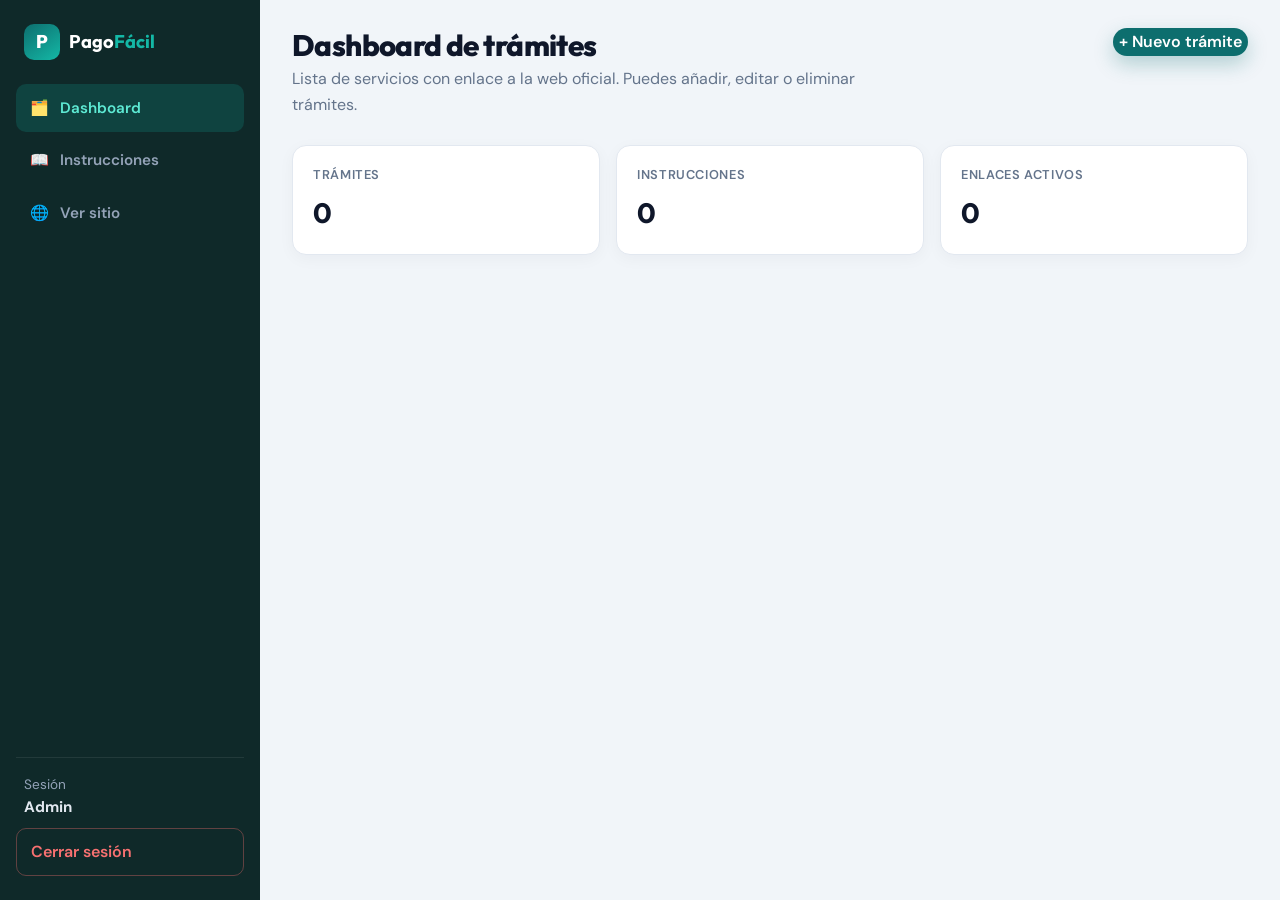
==== admin.html @ 64f2774b "initial commit" ====
<!DOCTYPE html>
<html lang="es">
<head>
  <meta charset="UTF-8" />
  <meta name="viewport" content="width=device-width, initial-scale=1.0" />
  <title>Dashboard · Trámites | PagoFácil Admin</title>
  <link rel="preconnect" href="https://fonts.googleapis.com" />
  <link rel="preconnect" href="https://fonts.gstatic.com" crossorigin />
  <link href="https://fonts.googleapis.com/css2?family=DM+Sans:opsz,wght@9..40,400;9..40,500;9..40,600;9..40,700&family=Outfit:wght@600;700;800&display=swap" rel="stylesheet" />
  <link rel="stylesheet" href="styles.css" />
  <link rel="stylesheet" href="admin.css" />
</head>
<body class="admin-body">
  <div class="sidebar-backdrop" id="sidebarBackdrop" hidden></div>

  <div class="admin-shell">
    <aside class="admin-sidebar" id="adminSidebar">
      <a href="admin.html" class="logo">
        <span class="logo__mark">P</span>
        <span class="logo__text">Pago<span>Fácil</span></span>
      </a>
      <nav class="admin-nav" aria-label="Admin">
        <a href="admin.html" class="is-active">
          <span aria-hidden="true">🗂️</span> Dashboard
        </a>
        <a href="instrucciones.html">
          <span aria-hidden="true">📖</span> Instrucciones
        </a>
        <a href="index.html" target="_blank" rel="noopener">
          <span aria-hidden="true">🌐</span> Ver sitio
        </a>
      </nav>
      <div class="admin-sidebar__footer">
        <div class="admin-user">
          Sesión
          <strong id="adminUserName">Admin</strong>
        </div>
        <button type="button" class="btn--sidebar" id="btnLogout">Cerrar sesión</button>
      </div>
    </aside>

    <main class="admin-main">
      <div class="admin-topbar">
        <div>
          <button type="button" class="admin-menu-btn" id="btnMenu" aria-label="Abrir menú">☰ Menú</button>
          <h1>Dashboard de trámites</h1>
          <p>Lista de servicios con enlace a la web oficial. Puedes añadir, editar o eliminar trámites.</p>
        </div>
        <div class="admin-topbar__actions">
          <button type="button" class="btn btn--primary" id="btnNuevoTramite">+ Nuevo trámite</button>
        </div>
      </div>

      <div class="admin-stats">
        <div class="stat-card">
          <span>Trámites</span>
          <strong id="statTramites">0</strong>
        </div>
        <div class="stat-card">
          <span>Instrucciones</span>
          <strong id="statInstrucciones">0</strong>
        </div>
        <div class="stat-card">
          <span>Enlaces activos</span>
          <strong id="statEnlaces">0</strong>
        </div>
      </div>

      <div id="tramitesGrid" class="tramites-grid" aria-live="polite"></div>
    </main>
  </div>

  <!-- Modal trámite -->
  <div class="modal-overlay" id="modalTramite" role="dialog" aria-modal="true" aria-labelledby="modalTramiteTitle">
    <div class="modal">
      <div class="modal__header">
        <h2 id="modalTramiteTitle">Nuevo trámite</h2>
        <button type="button" class="modal-close" data-close-modal aria-label="Cerrar">&times;</button>
      </div>
      <form id="formTramite" class="form" novalidate>
        <input type="hidden" id="tramiteId" name="id" />
        <div class="form__group">
          <label for="tramiteNombre">Nombre del servicio *</label>
          <input type="text" id="tramiteNombre" name="nombre" required placeholder="Ej. Electricidad ICE" maxlength="120" />
        </div>
        <div class="form__group">
          <label for="tramiteIcono">Icono (emoji)</label>
          <input type="text" id="tramiteIcono" name="icono" placeholder="⚡" maxlength="4" />
        </div>
        <div class="form__group">
          <label for="tramiteDescripcion">Descripción breve</label>
          <textarea id="tramiteDescripcion" name="descripcion" rows="2" placeholder="Qué se puede hacer con este trámite" maxlength="300"></textarea>
        </div>
        <div class="form__group">
          <label for="tramiteEnlace">Enlace a la web oficial *</label>
          <input type="url" id="tramiteEnlace" name="enlace" required placeholder="https://ejemplo.go.cr/" />
        </div>
        <div class="modal__actions">
          <button type="button" class="btn--secondary" data-close-modal>Cancelar</button>
          <button type="submit" class="btn btn--primary">Guardar</button>
        </div>
      </form>
    </div>
  </div>

  <div class="toast" id="toast" role="status"></div>

  <script src="js/auth.js"></script>
  <script src="js/storage.js"></script>
  <script src="js/admin-ui.js"></script>
  <script src="js/admin-dashboard.js"></script>
</body>
</html>
---- styles.css ----
/* ===== Base ===== */
:root {
  --bg: #f6f8fb;
  --surface: #ffffff;
  --ink: #0f172a;
  --muted: #64748b;
  --line: #e2e8f0;
  --primary: #0d6e6e;
  --primary-dark: #0a5555;
  --primary-soft: #e6f5f5;
  --accent: #f59e0b;
  --ok: #059669;
  --warn: #d97706;
  --info: #2563eb;
  --shadow: 0 10px 40px rgba(15, 23, 42, 0.08);
  --shadow-lg: 0 24px 60px rgba(15, 23, 42, 0.12);
  --radius: 16px;
  --radius-sm: 10px;
  --header-h: 72px;
  --font: "DM Sans", system-ui, sans-serif;
  --display: "Outfit", "DM Sans", system-ui, sans-serif;
  --max: 1120px;
}

*,
*::before,
*::after {
  box-sizing: border-box;
}

html {
  scroll-behavior: smooth;
  scroll-padding-top: calc(var(--header-h) + 12px);
}

body {
  margin: 0;
  font-family: var(--font);
  color: var(--ink);
  background: var(--bg);
  line-height: 1.6;
  -webkit-font-smoothing: antialiased;
}

img {
  max-width: 100%;
  display: block;
}

a {
  color: inherit;
  text-decoration: none;
}

button,
input,
select,
textarea {
  font: inherit;
}

h1, h2, h3 {
  font-family: var(--display);
  line-height: 1.15;
  margin: 0 0 0.75rem;
  letter-spacing: -0.02em;
}

h1 { font-size: clamp(2.1rem, 4.5vw, 3.4rem); font-weight: 800; }
h2 { font-size: clamp(1.7rem, 3vw, 2.35rem); font-weight: 700; }
h3 { font-size: 1.2rem; font-weight: 650; }

p { margin: 0 0 1rem; color: var(--muted); }

.container {
  width: min(100% - 2rem, var(--max));
  margin-inline: auto;
}

.eyebrow {
  display: inline-block;
  font-size: 0.8rem;
  font-weight: 700;
  letter-spacing: 0.08em;
  text-transform: uppercase;
  color: var(--primary);
  margin: 0 0 0.75rem;
}

/* ===== Buttons ===== */
.btn {
  display: inline-flex;
  align-items: center;
  justify-content: center;
  gap: 0.5rem;
  border: none;
  border-radius: 999px;
  font-weight: 600;
  cursor: pointer;
  transition: transform 0.15s ease, background 0.2s ease, box-shadow 0.2s ease, color 0.2s ease;
  text-align: center;
}

.btn:hover { transform: translateY(-1px); }
.btn:active { transform: translateY(0); }

.btn--sm { padding: 0.55rem 1.1rem; font-size: 0.9rem; }
.btn--lg { padding: 0.9rem 1.45rem; font-size: 1rem; }
.btn--full { width: 100%; padding: 0.95rem 1.2rem; }

.btn--primary {
  background: var(--primary);
  color: #fff;
  box-shadow: 0 8px 20px rgba(13, 110, 110, 0.28);
}
.btn--primary:hover { background: var(--primary-dark); }

.btn--ghost {
  background: transparent;
  color: var(--ink);
  border: 1.5px solid var(--line);
}
.btn--ghost:hover { border-color: var(--primary); color: var(--primary); }

.btn--light {
  background: #fff;
  color: var(--primary-dark);
}
.btn--light:hover { background: #f0fdfa; }

.btn--outline-light {
  background: transparent;
  color: #fff;
  border: 1.5px solid rgba(255, 255, 255, 0.55);
}
.btn--outline-light:hover { background: rgba(255, 255, 255, 0.1); }

/* ===== Header ===== */
.header {
  position: sticky;
  top: 0;
  z-index: 100;
  height: var(--header-h);
  background: rgba(246, 248, 251, 0.85);
  backdrop-filter: blur(12px);
  border-bottom: 1px solid transparent;
  transition: border-color 0.2s ease, background 0.2s ease, box-shadow 0.2s ease;
}

.header.is-scrolled {
  background: rgba(255, 255, 255, 0.92);
  border-bottom-color: var(--line);
  box-shadow: 0 4px 20px rgba(15, 23, 42, 0.04);
}

.header__inner {
  height: 100%;
  display: flex;
  align-items: center;
  justify-content: space-between;
  gap: 1rem;
}

.logo {
  display: inline-flex;
  align-items: center;
  gap: 0.55rem;
  font-family: var(--display);
  font-weight: 700;
  font-size: 1.15rem;
}

.logo__mark {
  width: 36px;
  height: 36px;
  border-radius: 10px;
  display: grid;
  place-items: center;
  background: linear-gradient(145deg, var(--primary), #14b8a6);
  color: #fff;
  font-weight: 800;
}

.logo__text span { color: var(--primary); }

.nav {
  display: flex;
  align-items: center;
  gap: 0.25rem;
}

.nav__link {
  padding: 0.5rem 0.85rem;
  border-radius: 8px;
  color: var(--muted);
  font-weight: 500;
  font-size: 0.95rem;
  transition: color 0.15s ease, background 0.15s ease;
}

.nav__link:hover {
  color: var(--primary);
  background: var(--primary-soft);
}

.header__actions {
  display: flex;
  align-items: center;
  gap: 0.75rem;
}

.menu-toggle {
  display: none;
  flex-direction: column;
  gap: 5px;
  background: none;
  border: none;
  padding: 0.4rem;
  cursor: pointer;
}

.menu-toggle span {
  display: block;
  width: 22px;
  height: 2px;
  background: var(--ink);
  border-radius: 2px;
  transition: transform 0.2s ease, opacity 0.2s ease;
}

/* ===== Hero ===== */
.hero {
  position: relative;
  padding: 3.5rem 0 4.5rem;
  overflow: hidden;
}

.hero__bg {
  position: absolute;
  inset: 0;
  background:
    radial-gradient(ellipse 70% 60% at 85% 20%, rgba(20, 184, 166, 0.16), transparent 55%),
    radial-gradient(ellipse 50% 50% at 10% 80%, rgba(245, 158, 11, 0.1), transparent 50%),
    linear-gradient(180deg, #eef6f6 0%, var(--bg) 100%);
  pointer-events: none;
}

.hero__grid {
  position: relative;
  display: grid;
  grid-template-columns: 1.15fr 0.85fr;
  gap: 3rem;
  align-items: center;
}

.hero h1 em {
  font-style: normal;
  color: var(--primary);
}

.hero__lead {
  font-size: 1.1rem;
  max-width: 34rem;
  margin-bottom: 1.75rem;
}

.hero__cta {
  display: flex;
  flex-wrap: wrap;
  gap: 0.75rem;
  margin-bottom: 2.25rem;
}

.hero__stats {
  list-style: none;
  display: flex;
  flex-wrap: wrap;
  gap: 1.75rem;
  padding: 0;
  margin: 0;
}

.hero__stats li {
  display: flex;
  flex-direction: column;
}

.hero__stats strong {
  font-family: var(--display);
  font-size: 1.45rem;
  font-weight: 700;
  color: var(--ink);
}

.hero__stats span {
  font-size: 0.85rem;
  color: var(--muted);
}

/* Preview card */
.preview-card {
  background: var(--surface);
  border-radius: 20px;
  box-shadow: var(--shadow-lg);
  border: 1px solid rgba(226, 232, 240, 0.9);
  overflow: hidden;
  transform: rotate(1.5deg);
}

.preview-card__header {
  display: flex;
  align-items: center;
  gap: 0.4rem;
  padding: 0.9rem 1.1rem;
  background: #f8fafc;
  border-bottom: 1px solid var(--line);
}

.dot {
  width: 9px;
  height: 9px;
  border-radius: 50%;
  background: #cbd5e1;
}
.dot:nth-child(1) { background: #f87171; }
.dot:nth-child(2) { background: #fbbf24; }
.dot:nth-child(3) { background: #34d399; }

.preview-card__title {
  margin-left: auto;
  font-size: 0.8rem;
  color: var(--muted);
  font-weight: 600;
}

.preview-card__body {
  padding: 1rem;
  display: flex;
  flex-direction: column;
  gap: 0.75rem;
}

.preview-item {
  display: grid;
  grid-template-columns: auto 1fr auto;
  gap: 0.85rem;
  align-items: center;
  padding: 0.9rem 1rem;
  border-radius: 14px;
  background: #f8fafc;
  border: 1px solid var(--line);
}

.preview-item__icon {
  width: 42px;
  height: 42px;
  border-radius: 12px;
  display: grid;
  place-items: center;
  font-size: 1.15rem;
}

.preview-item__icon--blue { background: #dbeafe; }
.preview-item__icon--teal { background: #ccfbf1; }
.preview-item__icon--violet { background: #ede9fe; }

.preview-item__label {
  margin: 0;
  font-size: 0.8rem;
  color: var(--muted);
}

.preview-item__value {
  margin: 0;
  font-weight: 700;
  color: var(--ink);
  font-size: 0.98rem;
}

.badge {
  font-size: 0.72rem;
  font-weight: 700;
  padding: 0.3rem 0.55rem;
  border-radius: 999px;
  white-space: nowrap;
}

.badge--ok { background: #d1fae5; color: var(--ok); }
.badge--warn { background: #fef3c7; color: var(--warn); }
.badge--info { background: #dbeafe; color: var(--info); }

/* ===== Sections ===== */
.section {
  padding: 4.5rem 0;
}

.section--muted {
  background: #eef4f4;
}

.section__header {
  text-align: center;
  max-width: 36rem;
  margin: 0 auto 2.75rem;
}

.section__sub {
  margin: 0;
}

/* Cards */
.cards {
  display: grid;
  grid-template-columns: repeat(3, 1fr);
  gap: 1.25rem;
}

.card {
  background: var(--surface);
  border: 1px solid var(--line);
  border-radius: var(--radius);
  padding: 1.6rem;
  box-shadow: var(--shadow);
  transition: transform 0.2s ease, box-shadow 0.2s ease;
}

.card:hover {
  transform: translateY(-4px);
  box-shadow: var(--shadow-lg);
}

.card--featured {
  background: linear-gradient(165deg, #0d6e6e 0%, #0f766e 55%, #115e59 100%);
  border-color: transparent;
  color: #fff;
}

.card--featured p,
.card--featured .card__link {
  color: rgba(255, 255, 255, 0.88);
}

.card--featured h3 { color: #fff; }

.card__icon {
  width: 52px;
  height: 52px;
  border-radius: 14px;
  display: grid;
  place-items: center;
  background: var(--primary-soft);
  color: var(--primary);
  margin-bottom: 1.1rem;
}

.card--featured .card__icon {
  background: rgba(255, 255, 255, 0.15);
  color: #fff;
}

.card p {
  font-size: 0.98rem;
  margin-bottom: 1.25rem;
}

.card__link {
  font-weight: 700;
  color: var(--primary);
  font-size: 0.95rem;
}

.card__link:hover { text-decoration: underline; }

/* Steps */
.steps {
  list-style: none;
  margin: 0;
  padding: 0;
  display: grid;
  grid-template-columns: repeat(3, 1fr);
  gap: 1.5rem;
  counter-reset: none;
}

.step {
  background: var(--surface);
  border-radius: var(--radius);
  padding: 1.75rem 1.5rem;
  border: 1px solid var(--line);
  position: relative;
}

.step__num {
  font-family: var(--display);
  font-size: 2rem;
  font-weight: 800;
  color: var(--primary);
  opacity: 0.35;
  display: block;
  margin-bottom: 0.75rem;
  line-height: 1;
}

.step h3 { margin-bottom: 0.5rem; }
.step p { margin: 0; }

/* Split layouts */
.split {
  display: grid;
  grid-template-columns: 1fr 1fr;
  gap: 3rem;
  align-items: start;
}

.split--reverse .split__text { order: 2; }
.split--reverse .panel { order: 1; }

.checklist {
  list-style: none;
  padding: 0;
  margin: 1.5rem 0 0;
}

.checklist li {
  position: relative;
  padding: 0.45rem 0 0.45rem 1.85rem;
  color: var(--ink);
  font-weight: 500;
}

.checklist li::before {
  content: "✓";
  position: absolute;
  left: 0;
  top: 0.4rem;
  width: 1.35rem;
  height: 1.35rem;
  border-radius: 50%;
  background: var(--primary-soft);
  color: var(--primary);
  font-size: 0.75rem;
  font-weight: 800;
  display: grid;
  place-items: center;
}

/* Panel / forms */
.panel {
  background: var(--surface);
  border: 1px solid var(--line);
  border-radius: 20px;
  padding: 1.75rem;
  box-shadow: var(--shadow-lg);
}

.panel__title {
  margin-bottom: 1.25rem;
  font-size: 1.3rem;
}

.form {
  display: flex;
  flex-direction: column;
  gap: 0.95rem;
}

.form__group {
  display: flex;
  flex-direction: column;
  gap: 0.35rem;
}

.form__group label {
  font-size: 0.88rem;
  font-weight: 600;
  color: var(--ink);
}

.form__group input,
.form__group select,
.form__group textarea {
  width: 100%;
  padding: 0.75rem 0.9rem;
  border: 1.5px solid var(--line);
  border-radius: var(--radius-sm);
  background: #fafbfc;
  color: var(--ink);
  transition: border-color 0.15s ease, box-shadow 0.15s ease, background 0.15s ease;
}

.form__group input:focus,
.form__group select:focus,
.form__group textarea:focus {
  outline: none;
  border-color: var(--primary);
  background: #fff;
  box-shadow: 0 0 0 3px rgba(13, 110, 110, 0.15);
}

.form__group input.is-invalid,
.form__group select.is-invalid,
.form__group textarea.is-invalid {
  border-color: #dc2626;
  box-shadow: 0 0 0 3px rgba(220, 38, 38, 0.12);
}

.form__row {
  display: grid;
  grid-template-columns: 1fr 1fr;
  gap: 0.85rem;
}

.form__note {
  margin: 0;
  font-size: 0.8rem;
  color: var(--muted);
  text-align: center;
}

.alert {
  margin-top: 1rem;
  padding: 0.9rem 1rem;
  border-radius: var(--radius-sm);
  font-size: 0.95rem;
  font-weight: 500;
}

.alert--success {
  background: #d1fae5;
  color: #065f46;
  border: 1px solid #a7f3d0;
}

/* Benefits */
.benefits {
  display: grid;
  grid-template-columns: repeat(4, 1fr);
  gap: 1.25rem;
}

.benefit {
  background: var(--surface);
  border: 1px solid var(--line);
  border-radius: var(--radius);
  padding: 1.5rem 1.25rem;
  text-align: center;
}

.benefit__icon {
  font-size: 1.75rem;
  display: block;
  margin-bottom: 0.75rem;
}

.benefit h3 { margin-bottom: 0.4rem; }
.benefit p { margin: 0; font-size: 0.92rem; }

/* CTA banner */
.cta-banner {
  padding: 0 0 4.5rem;
}

.cta-banner__inner {
  background: linear-gradient(135deg, #0d6e6e 0%, #0f766e 40%, #134e4a 100%);
  border-radius: 24px;
  padding: 2.5rem 2.25rem;
  display: flex;
  align-items: center;
  justify-content: space-between;
  gap: 1.5rem;
  flex-wrap: wrap;
  color: #fff;
  box-shadow: var(--shadow-lg);
}

.cta-banner h2 {
  color: #fff;
  margin-bottom: 0.35rem;
}

.cta-banner p {
  color: rgba(255, 255, 255, 0.85);
  margin: 0;
}

.cta-banner__actions {
  display: flex;
  flex-wrap: wrap;
  gap: 0.75rem;
}

/* Contact */
.contact__grid {
  display: grid;
  grid-template-columns: repeat(3, 1fr);
  gap: 1rem;
}

.contact__card {
  background: var(--surface);
  border: 1px solid var(--line);
  border-radius: var(--radius);
  padding: 1.5rem;
  transition: border-color 0.15s ease, box-shadow 0.15s ease;
}

a.contact__card:hover {
  border-color: var(--primary);
  box-shadow: var(--shadow);
}

.contact__label {
  display: block;
  font-size: 0.8rem;
  font-weight: 600;
  text-transform: uppercase;
  letter-spacing: 0.06em;
  color: var(--muted);
  margin-bottom: 0.4rem;
}

.contact__card strong {
  font-size: 1.05rem;
  color: var(--ink);
}

/* Footer */
.footer {
  border-top: 1px solid var(--line);
  background: #fff;
  padding: 1.75rem 0;
}

.footer__inner {
  display: flex;
  align-items: center;
  justify-content: space-between;
  gap: 1rem;
  flex-wrap: wrap;
}

.footer__copy {
  margin: 0;
  font-size: 0.9rem;
}

.footer__links {
  display: flex;
  gap: 1rem;
  flex-wrap: wrap;
}

.footer__links a {
  color: var(--muted);
  font-size: 0.9rem;
  font-weight: 500;
}

.footer__links a:hover { color: var(--primary); }

/* ===== Responsive ===== */
@media (max-width: 960px) {
  .hero__grid,
  .split,
  .cards,
  .steps,
  .benefits,
  .contact__grid {
    grid-template-columns: 1fr;
  }

  .split--reverse .split__text,
  .split--reverse .panel {
    order: unset;
  }

  .hero__card {
    max-width: 420px;
    margin: 0 auto;
  }

  .preview-card { transform: none; }

  .benefits {
    grid-template-columns: 1fr 1fr;
  }

  .nav {
    position: fixed;
    inset: var(--header-h) 0 auto 0;
    background: #fff;
    border-bottom: 1px solid var(--line);
    flex-direction: column;
    align-items: stretch;
    padding: 0.75rem;
    gap: 0.15rem;
    transform: translateY(-120%);
    opacity: 0;
    pointer-events: none;
    transition: transform 0.25s ease, opacity 0.25s ease;
    box-shadow: var(--shadow);
  }

  .nav.is-open {
    transform: translateY(0);
    opacity: 1;
    pointer-events: auto;
  }

  .nav__link {
    padding: 0.85rem 1rem;
  }

  .menu-toggle { display: flex; }

  .header__actions .btn--sm { display: none; }
}

@media (max-width: 560px) {
  .form__row,
  .benefits {
    grid-template-columns: 1fr;
  }

  .hero {
    padding-top: 2rem;
  }

  .cta-banner__inner {
    padding: 1.75rem 1.25rem;
  }

  .footer__inner {
    flex-direction: column;
    text-align: center;
  }
}
---- admin.css ----
/* Estilos del panel de administración */
:root {
  --admin-sidebar: #0f2929;
  --admin-sidebar-hover: #163d3d;
  --admin-accent: #14b8a6;
}

body.admin-body {
  background: #f1f5f9;
  min-height: 100vh;
}

/* ---- Login ---- */
.login-page {
  min-height: 100vh;
  display: grid;
  place-items: center;
  padding: 1.5rem;
  background:
    radial-gradient(ellipse 60% 50% at 20% 20%, rgba(20, 184, 166, 0.15), transparent),
    radial-gradient(ellipse 50% 40% at 90% 80%, rgba(13, 110, 110, 0.12), transparent),
    #eef4f4;
}

.login-card {
  width: min(100%, 420px);
  background: #fff;
  border-radius: 20px;
  padding: 2rem 1.75rem;
  box-shadow: 0 24px 60px rgba(15, 23, 42, 0.12);
  border: 1px solid #e2e8f0;
}

.login-card .logo {
  margin-bottom: 1.25rem;
}

.login-card h1 {
  font-size: 1.55rem;
  margin-bottom: 0.35rem;
}

.login-card .lead {
  margin-bottom: 1.5rem;
  font-size: 0.95rem;
}

.login-error {
  background: #fef2f2;
  color: #b91c1c;
  border: 1px solid #fecaca;
  border-radius: 10px;
  padding: 0.75rem 0.9rem;
  font-size: 0.9rem;
  font-weight: 600;
  margin-bottom: 1rem;
}

.login-hint {
  margin-top: 1.25rem;
  font-size: 0.8rem;
  color: #94a3b8;
  text-align: center;
}

/* ---- Shell admin ---- */
.admin-shell {
  display: grid;
  grid-template-columns: 260px 1fr;
  min-height: 100vh;
}

.admin-sidebar {
  background: var(--admin-sidebar);
  color: #e2e8f0;
  padding: 1.5rem 1rem;
  display: flex;
  flex-direction: column;
  gap: 1.5rem;
  position: sticky;
  top: 0;
  height: 100vh;
}

.admin-sidebar .logo {
  color: #fff;
  padding: 0 0.5rem;
}

.admin-sidebar .logo__text span {
  color: var(--admin-accent);
}

.admin-nav {
  display: flex;
  flex-direction: column;
  gap: 0.25rem;
  flex: 1;
}

.admin-nav a {
  display: flex;
  align-items: center;
  gap: 0.65rem;
  padding: 0.75rem 0.9rem;
  border-radius: 10px;
  color: #94a3b8;
  font-weight: 600;
  font-size: 0.95rem;
  transition: background 0.15s ease, color 0.15s ease;
}

.admin-nav a:hover {
  background: var(--admin-sidebar-hover);
  color: #fff;
}

.admin-nav a.is-active {
  background: rgba(20, 184, 166, 0.18);
  color: #5eead4;
}

.admin-sidebar__footer {
  border-top: 1px solid rgba(255, 255, 255, 0.08);
  padding-top: 1rem;
  display: flex;
  flex-direction: column;
  gap: 0.5rem;
}

.admin-user {
  font-size: 0.85rem;
  color: #94a3b8;
  padding: 0 0.5rem;
}

.admin-user strong {
  color: #e2e8f0;
  display: block;
  font-size: 0.95rem;
}

.btn--sidebar {
  background: transparent;
  color: #f87171;
  border: 1px solid rgba(248, 113, 113, 0.35);
  border-radius: 10px;
  padding: 0.65rem 0.9rem;
  font-weight: 600;
  cursor: pointer;
  text-align: left;
}

.btn--sidebar:hover {
  background: rgba(248, 113, 113, 0.12);
}

.admin-main {
  padding: 1.75rem 2rem 3rem;
  min-width: 0;
}

.admin-topbar {
  display: flex;
  flex-wrap: wrap;
  align-items: flex-start;
  justify-content: space-between;
  gap: 1rem;
  margin-bottom: 1.75rem;
}

.admin-topbar h1 {
  font-size: clamp(1.45rem, 2.5vw, 1.85rem);
  margin-bottom: 0.25rem;
}

.admin-topbar p {
  margin: 0;
  max-width: 36rem;
}

.admin-topbar__actions {
  display: flex;
  flex-wrap: wrap;
  gap: 0.6rem;
}

/* Mobile menu admin */
.admin-menu-btn {
  display: none;
  background: #fff;
  border: 1.5px solid #e2e8f0;
  border-radius: 10px;
  padding: 0.55rem 0.75rem;
  cursor: pointer;
  font-weight: 700;
  color: #0f172a;
}

/* ---- Stats ---- */
.admin-stats {
  display: grid;
  grid-template-columns: repeat(3, 1fr);
  gap: 1rem;
  margin-bottom: 1.75rem;
}

.stat-card {
  background: #fff;
  border: 1px solid #e2e8f0;
  border-radius: 14px;
  padding: 1.15rem 1.25rem;
  box-shadow: 0 4px 16px rgba(15, 23, 42, 0.04);
}

.stat-card span {
  display: block;
  font-size: 0.8rem;
  font-weight: 600;
  text-transform: uppercase;
  letter-spacing: 0.05em;
  color: #64748b;
  margin-bottom: 0.35rem;
}

.stat-card strong {
  font-family: var(--display);
  font-size: 1.75rem;
  color: #0f172a;
}

/* ---- Trámite cards grid ---- */
.tramites-grid {
  display: grid;
  grid-template-columns: repeat(auto-fill, minmax(280px, 1fr));
  gap: 1.15rem;
}

.tramite-card {
  background: #fff;
  border: 1px solid #e2e8f0;
  border-radius: 16px;
  padding: 1.35rem;
  display: flex;
  flex-direction: column;
  gap: 0.85rem;
  box-shadow: 0 8px 24px rgba(15, 23, 42, 0.05);
  transition: transform 0.15s ease, box-shadow 0.15s ease;
}

.tramite-card:hover {
  transform: translateY(-2px);
  box-shadow: 0 16px 36px rgba(15, 23, 42, 0.08);
}

.tramite-card__head {
  display: flex;
  align-items: flex-start;
  gap: 0.85rem;
}

.tramite-card__icon {
  width: 48px;
  height: 48px;
  border-radius: 12px;
  background: #e6f5f5;
  display: grid;
  place-items: center;
  font-size: 1.35rem;
  flex-shrink: 0;
}

.tramite-card h3 {
  margin: 0 0 0.25rem;
  font-size: 1.1rem;
}

.tramite-card__desc {
  margin: 0;
  font-size: 0.9rem;
  color: #64748b;
  flex: 1;
}

.tramite-card__link {
  display: inline-flex;
  align-items: center;
  gap: 0.35rem;
  font-size: 0.88rem;
  font-weight: 600;
  color: var(--primary);
  word-break: break-all;
}

.tramite-card__link:hover {
  text-decoration: underline;
}

.tramite-card__actions {
  display: flex;
  flex-wrap: wrap;
  gap: 0.5rem;
  padding-top: 0.5rem;
  border-top: 1px solid #f1f5f9;
}

/* ---- Instrucciones list ---- */
.instrucciones-list {
  display: flex;
  flex-direction: column;
  gap: 1rem;
}

.instruccion-card {
  background: #fff;
  border: 1px solid #e2e8f0;
  border-radius: 16px;
  padding: 1.35rem 1.5rem;
  box-shadow: 0 8px 24px rgba(15, 23, 42, 0.05);
}

.instruccion-card__head {
  display: flex;
  flex-wrap: wrap;
  align-items: flex-start;
  justify-content: space-between;
  gap: 0.75rem;
  margin-bottom: 0.75rem;
}

.instruccion-card h3 {
  margin: 0 0 0.35rem;
  font-size: 1.15rem;
}

.instruccion-meta {
  display: flex;
  flex-wrap: wrap;
  gap: 0.5rem;
  align-items: center;
  font-size: 0.82rem;
  color: #64748b;
}

.tag {
  display: inline-flex;
  align-items: center;
  gap: 0.3rem;
  background: #e6f5f5;
  color: #0d6e6e;
  font-weight: 700;
  font-size: 0.75rem;
  padding: 0.25rem 0.6rem;
  border-radius: 999px;
}

.instruccion-body {
  white-space: pre-wrap;
  color: #334155;
  font-size: 0.95rem;
  line-height: 1.65;
  margin: 0;
  background: #f8fafc;
  border-radius: 12px;
  padding: 1rem 1.1rem;
  border: 1px solid #e2e8f0;
}

.instruccion-card__actions {
  display: flex;
  flex-wrap: wrap;
  gap: 0.5rem;
  margin-top: 1rem;
}

/* ---- Buttons admin ---- */
.btn--secondary {
  background: #fff;
  color: #0f172a;
  border: 1.5px solid #e2e8f0;
  border-radius: 999px;
  padding: 0.55rem 1rem;
  font-weight: 600;
  cursor: pointer;
  font-size: 0.9rem;
}

.btn--secondary:hover {
  border-color: #0d6e6e;
  color: #0d6e6e;
}

.btn--danger {
  background: #fff;
  color: #dc2626;
  border: 1.5px solid #fecaca;
  border-radius: 999px;
  padding: 0.55rem 1rem;
  font-weight: 600;
  cursor: pointer;
  font-size: 0.9rem;
}

.btn--danger:hover {
  background: #fef2f2;
}

.btn--sm-admin {
  padding: 0.45rem 0.85rem;
  font-size: 0.85rem;
  border-radius: 999px;
}

.empty-state {
  text-align: center;
  padding: 3rem 1.5rem;
  background: #fff;
  border: 1px dashed #cbd5e1;
  border-radius: 16px;
  color: #64748b;
}

.empty-state strong {
  display: block;
  color: #0f172a;
  font-size: 1.1rem;
  margin-bottom: 0.35rem;
}

/* ---- Modal ---- */
.modal-overlay {
  position: fixed;
  inset: 0;
  background: rgba(15, 23, 42, 0.5);
  backdrop-filter: blur(4px);
  display: grid;
  place-items: center;
  padding: 1rem;
  z-index: 200;
  opacity: 0;
  pointer-events: none;
  transition: opacity 0.2s ease;
}

.modal-overlay.is-open {
  opacity: 1;
  pointer-events: auto;
}

.modal {
  width: min(100%, 520px);
  max-height: min(90vh, 720px);
  overflow: auto;
  background: #fff;
  border-radius: 18px;
  padding: 1.5rem;
  box-shadow: 0 24px 60px rgba(15, 23, 42, 0.25);
  transform: translateY(12px);
  transition: transform 0.2s ease;
}

.modal-overlay.is-open .modal {
  transform: translateY(0);
}

.modal__header {
  display: flex;
  align-items: center;
  justify-content: space-between;
  gap: 1rem;
  margin-bottom: 1.25rem;
}

.modal__header h2 {
  font-size: 1.25rem;
  margin: 0;
}

.modal-close {
  width: 36px;
  height: 36px;
  border: none;
  border-radius: 10px;
  background: #f1f5f9;
  color: #64748b;
  font-size: 1.25rem;
  cursor: pointer;
  line-height: 1;
}

.modal-close:hover {
  background: #e2e8f0;
  color: #0f172a;
}

.modal .form__group {
  margin-bottom: 0.15rem;
}

.modal__actions {
  display: flex;
  justify-content: flex-end;
  gap: 0.6rem;
  margin-top: 0.5rem;
  padding-top: 0.5rem;
}

/* Toast */
.toast {
  position: fixed;
  bottom: 1.5rem;
  right: 1.5rem;
  background: #0f172a;
  color: #fff;
  padding: 0.85rem 1.15rem;
  border-radius: 12px;
  font-weight: 600;
  font-size: 0.9rem;
  box-shadow: 0 12px 32px rgba(15, 23, 42, 0.25);
  z-index: 300;
  opacity: 0;
  transform: translateY(10px);
  transition: opacity 0.2s ease, transform 0.2s ease;
  pointer-events: none;
  max-width: min(90vw, 360px);
}

.toast.is-visible {
  opacity: 1;
  transform: translateY(0);
}

.toast--ok {
  background: #065f46;
}

.toast--err {
  background: #991b1b;
}

/* Responsive admin */
@media (max-width: 900px) {
  .admin-shell {
    grid-template-columns: 1fr;
  }

  .admin-sidebar {
    position: fixed;
    inset: 0 auto 0 0;
    width: min(280px, 86vw);
    z-index: 150;
    transform: translateX(-105%);
    transition: transform 0.25s ease;
    box-shadow: 8px 0 32px rgba(0, 0, 0, 0.2);
  }

  .admin-sidebar.is-open {
    transform: translateX(0);
  }

  .admin-menu-btn {
    display: inline-flex;
    align-items: center;
    gap: 0.4rem;
  }

  .admin-main {
    padding: 1.25rem 1rem 2.5rem;
  }

  .admin-stats {
    grid-template-columns: 1fr;
  }

  .sidebar-backdrop {
    position: fixed;
    inset: 0;
    background: rgba(15, 23, 42, 0.4);
    z-index: 140;
    opacity: 0;
    pointer-events: none;
    transition: opacity 0.2s ease;
  }

  .sidebar-backdrop.is-open {
    opacity: 1;
    pointer-events: auto;
  }
}
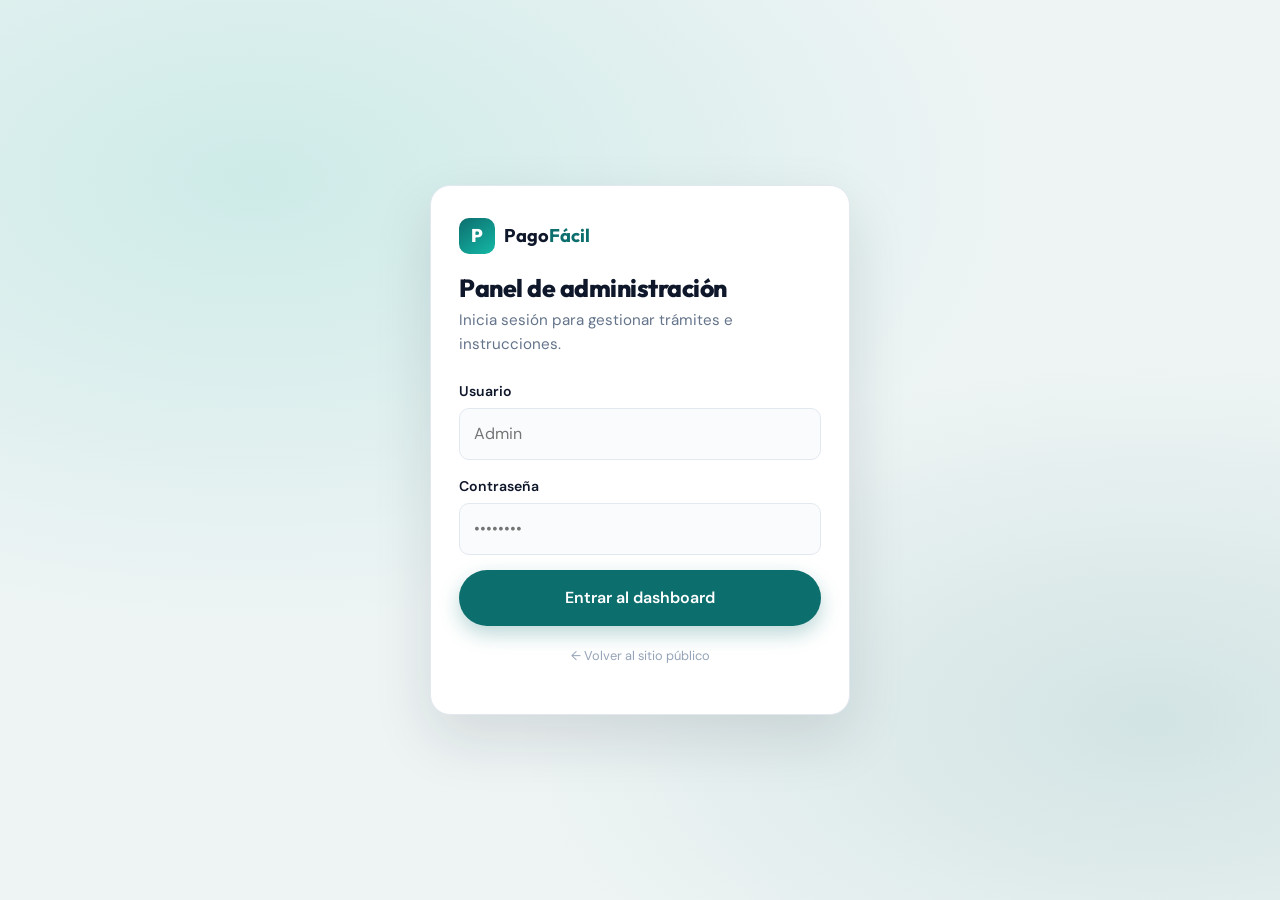
==== commit b88e7a2a: "initial commit" ====
--- a/admin.html
+++ b/admin.html
@@ -105,9 +105,9 @@
 
   <div class="toast" id="toast" role="status"></div>
 
-  <script src="js/auth.js"></script>
-  <script src="js/storage.js"></script>
-  <script src="js/admin-ui.js"></script>
-  <script src="js/admin-dashboard.js"></script>
+  <script src="auth.js"></script>
+  <script src="storage.js"></script>
+  <script src="admin-ui.js"></script>
+  <script src="admin-dashboard.js"></script>
 </body>
 </html>
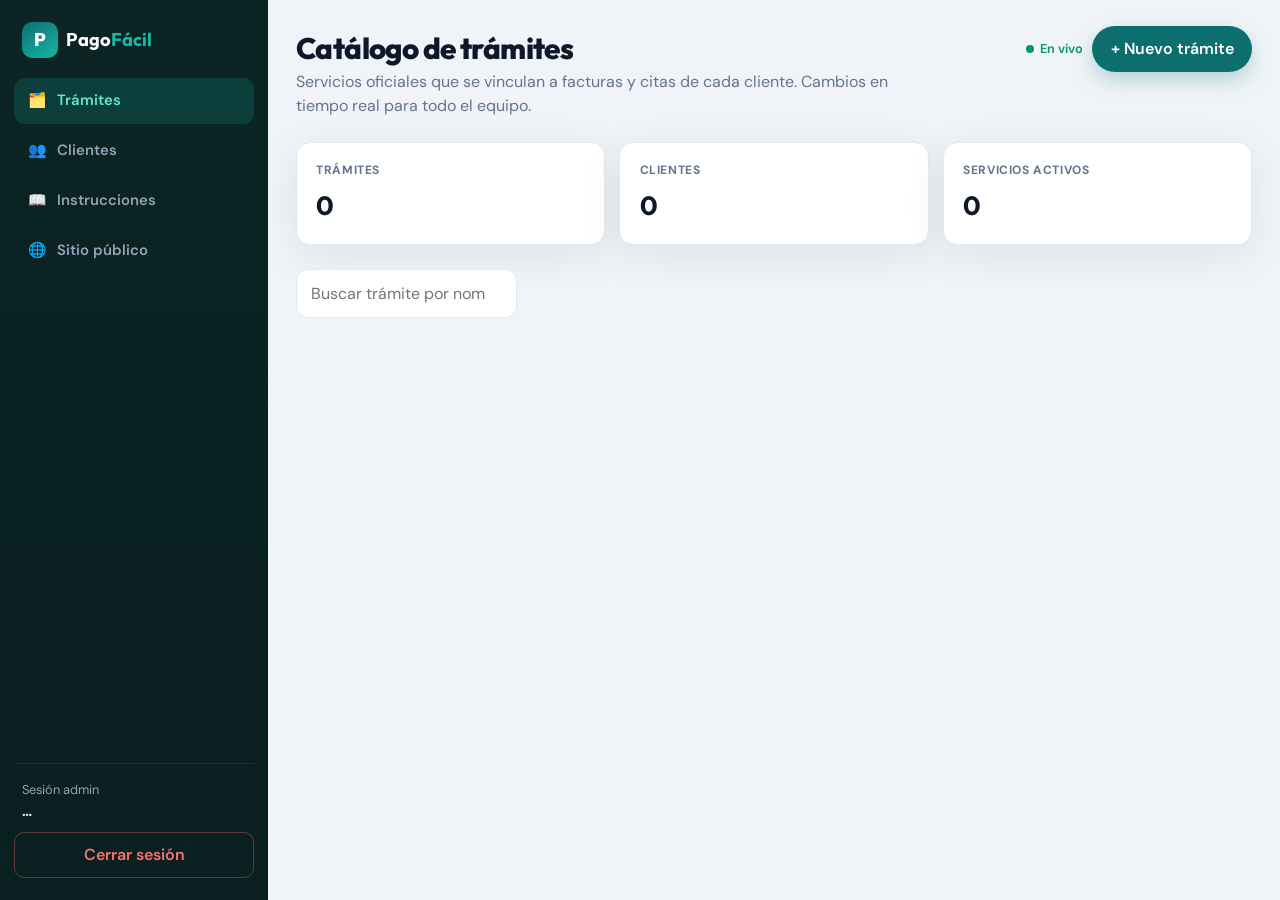
==== commit 04f748cc: "initial commit" ====
--- a/admin.html
+++ b/admin.html
@@ -3,7 +3,7 @@
 <head>
   <meta charset="UTF-8" />
   <meta name="viewport" content="width=device-width, initial-scale=1.0" />
-  <title>Dashboard · Trámites | PagoFácil Admin</title>
+  <title>Dashboard · Trámites | Admin PagoFácil</title>
   <link rel="preconnect" href="https://fonts.googleapis.com" />
   <link rel="preconnect" href="https://fonts.gstatic.com" crossorigin />
   <link href="https://fonts.googleapis.com/css2?family=DM+Sans:opsz,wght@9..40,400;9..40,500;9..40,600;9..40,700&family=Outfit:wght@600;700;800&display=swap" rel="stylesheet" />
@@ -12,29 +12,17 @@
 </head>
 <body class="admin-body">
   <div class="sidebar-backdrop" id="sidebarBackdrop" hidden></div>
-
   <div class="admin-shell">
     <aside class="admin-sidebar" id="adminSidebar">
-      <a href="admin.html" class="logo">
-        <span class="logo__mark">P</span>
-        <span class="logo__text">Pago<span>Fácil</span></span>
-      </a>
-      <nav class="admin-nav" aria-label="Admin">
-        <a href="admin.html" class="is-active">
-          <span aria-hidden="true">🗂️</span> Dashboard
-        </a>
-        <a href="instrucciones.html">
-          <span aria-hidden="true">📖</span> Instrucciones
-        </a>
-        <a href="index.html" target="_blank" rel="noopener">
-          <span aria-hidden="true">🌐</span> Ver sitio
-        </a>
+      <a href="admin.html" class="logo"><span class="logo__mark">P</span><span class="logo__text">Pago<span>Fácil</span></span></a>
+      <nav class="admin-nav">
+        <a href="admin.html" class="is-active"><span>🗂️</span> Trámites</a>
+        <a href="admin-clientes.html"><span>👥</span> Clientes</a>
+        <a href="instrucciones.html"><span>📖</span> Instrucciones</a>
+        <a href="index.html" target="_blank" rel="noopener"><span>🌐</span> Sitio público</a>
       </nav>
       <div class="admin-sidebar__footer">
-        <div class="admin-user">
-          Sesión
-          <strong id="adminUserName">Admin</strong>
-        </div>
+        <div class="admin-user">Sesión admin<strong id="adminUserName">…</strong></div>
         <button type="button" class="btn--sidebar" id="btnLogout">Cerrar sesión</button>
       </div>
     </aside>
@@ -42,58 +30,54 @@
     <main class="admin-main">
       <div class="admin-topbar">
         <div>
-          <button type="button" class="admin-menu-btn" id="btnMenu" aria-label="Abrir menú">☰ Menú</button>
-          <h1>Dashboard de trámites</h1>
-          <p>Lista de servicios con enlace a la web oficial. Puedes añadir, editar o eliminar trámites.</p>
+          <button type="button" class="admin-menu-btn" id="btnMenu">☰ Menú</button>
+          <h1>Catálogo de trámites</h1>
+          <p>Servicios oficiales que se vinculan a facturas y citas de cada cliente. Cambios en tiempo real para todo el equipo.</p>
         </div>
         <div class="admin-topbar__actions">
-          <button type="button" class="btn btn--primary" id="btnNuevoTramite">+ Nuevo trámite</button>
+          <span class="sync-dot" id="syncDot" hidden>En vivo</span>
+          <button type="button" class="btn btn--primary" id="btnNuevo">+ Nuevo trámite</button>
         </div>
       </div>
 
       <div class="admin-stats">
-        <div class="stat-card">
-          <span>Trámites</span>
-          <strong id="statTramites">0</strong>
-        </div>
-        <div class="stat-card">
-          <span>Instrucciones</span>
-          <strong id="statInstrucciones">0</strong>
-        </div>
-        <div class="stat-card">
-          <span>Enlaces activos</span>
-          <strong id="statEnlaces">0</strong>
-        </div>
-      </div>
-
-      <div id="tramitesGrid" class="tramites-grid" aria-live="polite"></div>
+        <div class="stat-card"><span>Trámites</span><strong id="statTramites">0</strong></div>
+        <div class="stat-card"><span>Clientes</span><strong id="statClientes">0</strong></div>
+        <div class="stat-card"><span>Servicios activos</span><strong id="statServicios">0</strong></div>
+      </div>
+
+      <div class="toolbar">
+        <input type="search" id="searchTramite" class="search-input" placeholder="Buscar trámite por nombre…" />
+      </div>
+
+      <div id="loading" class="loading-bar" hidden></div>
+      <div id="grid" class="tramites-grid"></div>
     </main>
   </div>
 
-  <!-- Modal trámite -->
-  <div class="modal-overlay" id="modalTramite" role="dialog" aria-modal="true" aria-labelledby="modalTramiteTitle">
+  <div class="modal-overlay" id="modal" aria-hidden="true">
     <div class="modal">
       <div class="modal__header">
-        <h2 id="modalTramiteTitle">Nuevo trámite</h2>
-        <button type="button" class="modal-close" data-close-modal aria-label="Cerrar">&times;</button>
-      </div>
-      <form id="formTramite" class="form" novalidate>
-        <input type="hidden" id="tramiteId" name="id" />
-        <div class="form__group">
-          <label for="tramiteNombre">Nombre del servicio *</label>
-          <input type="text" id="tramiteNombre" name="nombre" required placeholder="Ej. Electricidad ICE" maxlength="120" />
-        </div>
-        <div class="form__group">
-          <label for="tramiteIcono">Icono (emoji)</label>
-          <input type="text" id="tramiteIcono" name="icono" placeholder="⚡" maxlength="4" />
-        </div>
-        <div class="form__group">
-          <label for="tramiteDescripcion">Descripción breve</label>
-          <textarea id="tramiteDescripcion" name="descripcion" rows="2" placeholder="Qué se puede hacer con este trámite" maxlength="300"></textarea>
-        </div>
-        <div class="form__group">
-          <label for="tramiteEnlace">Enlace a la web oficial *</label>
-          <input type="url" id="tramiteEnlace" name="enlace" required placeholder="https://ejemplo.go.cr/" />
+        <h2 id="modalTitle">Nuevo trámite</h2>
+        <button type="button" class="modal-close" data-close-modal>&times;</button>
+      </div>
+      <form id="form" class="form">
+        <input type="hidden" id="editId" />
+        <div class="form__group">
+          <label for="nombre">Nombre del servicio *</label>
+          <input id="nombre" required maxlength="120" placeholder="Ej. Electricidad ICE" />
+        </div>
+        <div class="form__group">
+          <label for="icono">Icono (emoji)</label>
+          <input id="icono" maxlength="4" placeholder="⚡" />
+        </div>
+        <div class="form__group">
+          <label for="descripcion">Descripción</label>
+          <textarea id="descripcion" rows="2" maxlength="300"></textarea>
+        </div>
+        <div class="form__group">
+          <label for="enlace">Enlace web oficial *</label>
+          <input id="enlace" type="url" required placeholder="https://…" />
         </div>
         <div class="modal__actions">
           <button type="button" class="btn--secondary" data-close-modal>Cancelar</button>
@@ -102,12 +86,180 @@
       </form>
     </div>
   </div>
-
   <div class="toast" id="toast" role="status"></div>
 
-  <script src="auth.js"></script>
-  <script src="storage.js"></script>
-  <script src="admin-ui.js"></script>
-  <script src="admin-dashboard.js"></script>
+  <script type="module">
+    import { watchAuth, logout, requireRole } from "./js/auth-service.js";
+    import {
+      watchTramites,
+      addTramite,
+      updateTramite,
+      deleteTramite,
+      watchClients,
+      watchAllClientServices,
+      seedTramitesIfEmpty,
+    } from "./js/data-service.js";
+    import {
+      escapeHtml,
+      showToast,
+      openModal,
+      closeModal,
+      bindModal,
+      initAdminShell,
+      debounce,
+    } from "./js/utils.js";
+
+    let profile = null;
+    let tramites = [];
+    let filter = "";
+
+    const grid = document.getElementById("grid");
+    const modal = document.getElementById("modal");
+    const form = document.getElementById("form");
+    bindModal(modal);
+
+    watchAuth(async (user, err) => {
+      if (!user) {
+        window.location.replace("login.html");
+        return;
+      }
+      if (!requireRole(user, ["admin"])) return;
+      profile = user;
+      initAdminShell({
+        user,
+        onLogout: async () => {
+          await logout();
+          window.location.href = "login.html";
+        },
+      });
+
+      try {
+        await seedTramitesIfEmpty();
+      } catch (_) {}
+
+      document.getElementById("loading").hidden = false;
+
+      watchTramites((list, e) => {
+        document.getElementById("loading").hidden = true;
+        document.getElementById("syncDot").hidden = false;
+        if (e) {
+          showToast("Error al cargar trámites: revisa reglas Firestore", "err");
+          return;
+        }
+        tramites = list;
+        document.getElementById("statTramites").textContent = String(list.length);
+        render();
+      });
+
+      watchClients((list) => {
+        document.getElementById("statClientes").textContent = String(list.filter((c) => c.activo !== false).length);
+      });
+
+      watchAllClientServices((list) => {
+        document.getElementById("statServicios").textContent = String(
+          list.filter((s) => s.estado !== "pagado").length
+        );
+      });
+    });
+
+    function render() {
+      const q = filter.trim().toLowerCase();
+      const list = tramites.filter(
+        (t) =>
+          !q ||
+          (t.nombre || "").toLowerCase().includes(q) ||
+          (t.descripcion || "").toLowerCase().includes(q)
+      );
+
+      if (!list.length) {
+        grid.innerHTML = `<div class="empty-state"><strong>Sin resultados</strong>Agrega un trámite o ajusta la búsqueda.</div>`;
+        return;
+      }
+
+      grid.innerHTML = list
+        .map(
+          (t, i) => `
+        <article class="tramite-card" style="animation-delay:${i * 0.04}s" data-id="${escapeHtml(t.id)}">
+          <div class="tramite-card__head">
+            <div class="tramite-card__icon">${escapeHtml(t.icono || "🔗")}</div>
+            <div><h3>${escapeHtml(t.nombre)}</h3></div>
+          </div>
+          <p class="tramite-card__desc">${escapeHtml(t.descripcion || "Sin descripción")}</p>
+          <a class="tramite-card__link" href="${escapeHtml(t.enlace)}" target="_blank" rel="noopener">Abrir web oficial ↗</a>
+          <div class="tramite-card__actions">
+            <button type="button" class="btn btn--primary btn--sm-admin" data-act="edit">Editar</button>
+            <button type="button" class="btn--danger btn--sm-admin" data-act="del">Eliminar</button>
+          </div>
+        </article>`
+        )
+        .join("");
+    }
+
+    document.getElementById("searchTramite").addEventListener(
+      "input",
+      debounce((e) => {
+        filter = e.target.value;
+        render();
+      }, 180)
+    );
+
+    document.getElementById("btnNuevo").addEventListener("click", () => {
+      form.reset();
+      form.editId.value = "";
+      form.icono.value = "🔗";
+      document.getElementById("modalTitle").textContent = "Nuevo trámite";
+      openModal(modal);
+    });
+
+    grid.addEventListener("click", async (e) => {
+      const btn = e.target.closest("[data-act]");
+      if (!btn) return;
+      const id = btn.closest("[data-id]")?.dataset.id;
+      const t = tramites.find((x) => x.id === id);
+      if (!t) return;
+
+      if (btn.dataset.act === "edit") {
+        form.editId.value = t.id;
+        form.nombre.value = t.nombre || "";
+        form.icono.value = t.icono || "";
+        form.descripcion.value = t.descripcion || "";
+        form.enlace.value = t.enlace || "";
+        document.getElementById("modalTitle").textContent = "Editar trámite";
+        openModal(modal);
+      }
+
+      if (btn.dataset.act === "del") {
+        if (!confirm(`¿Eliminar el trámite "${t.nombre}"?`)) return;
+        try {
+          await deleteTramite(id);
+          showToast("Trámite eliminado");
+        } catch (err) {
+          showToast(err.message || "Error al eliminar", "err");
+        }
+      }
+    });
+
+    form.addEventListener("submit", async (e) => {
+      e.preventDefault();
+      const payload = {
+        nombre: form.nombre.value,
+        icono: form.icono.value,
+        descripcion: form.descripcion.value,
+        enlace: form.enlace.value,
+      };
+      try {
+        if (form.editId.value) {
+          await updateTramite(form.editId.value, payload);
+          showToast("Trámite actualizado");
+        } else {
+          await addTramite(payload);
+          showToast("Trámite creado");
+        }
+        closeModal(modal);
+      } catch (err) {
+        showToast(err.message || "Error al guardar", "err");
+      }
+    });
+  </script>
 </body>
 </html>
--- a/admin.css
+++ b/admin.css
@@ -1,47 +1,63 @@
-/* Estilos del panel de administración */
+/* ===== Panel Admin + Cliente (escalable) ===== */
 :root {
-  --admin-sidebar: #0f2929;
-  --admin-sidebar-hover: #163d3d;
+  --admin-sidebar: #0b2424;
+  --admin-sidebar-2: #0f2929;
   --admin-accent: #14b8a6;
+  --danger: #dc2626;
+  --warn: #d97706;
+  --ok: #059669;
+  --info: #2563eb;
+  --surface: #ffffff;
+  --bg-app: #f0f4f8;
+  --ink: #0f172a;
+  --muted: #64748b;
+  --line: #e2e8f0;
+  --radius: 16px;
+  --shadow: 0 10px 40px rgba(15, 23, 42, 0.08);
+  --display: "Outfit", "DM Sans", system-ui, sans-serif;
+  --font: "DM Sans", system-ui, sans-serif;
 }
 
 body.admin-body {
-  background: #f1f5f9;
+  background: var(--bg-app);
   min-height: 100vh;
-}
-
-/* ---- Login ---- */
+  font-family: var(--font);
+  color: var(--ink);
+  margin: 0;
+}
+
+/* ---- Login / Setup ---- */
 .login-page {
   min-height: 100vh;
   display: grid;
   place-items: center;
   padding: 1.5rem;
   background:
-    radial-gradient(ellipse 60% 50% at 20% 20%, rgba(20, 184, 166, 0.15), transparent),
-    radial-gradient(ellipse 50% 40% at 90% 80%, rgba(13, 110, 110, 0.12), transparent),
-    #eef4f4;
+    radial-gradient(ellipse 60% 50% at 15% 15%, rgba(20, 184, 166, 0.18), transparent),
+    radial-gradient(ellipse 50% 40% at 90% 85%, rgba(13, 110, 110, 0.12), transparent),
+    #e8f2f2;
+  animation: fadeIn 0.5s ease;
 }
 
 .login-card {
-  width: min(100%, 420px);
-  background: #fff;
-  border-radius: 20px;
+  width: min(100%, 440px);
+  background: #fff;
+  border-radius: 22px;
   padding: 2rem 1.75rem;
   box-shadow: 0 24px 60px rgba(15, 23, 42, 0.12);
-  border: 1px solid #e2e8f0;
-}
-
-.login-card .logo {
-  margin-bottom: 1.25rem;
+  border: 1px solid var(--line);
+  animation: slideUp 0.45s ease;
 }
 
 .login-card h1 {
+  font-family: var(--display);
   font-size: 1.55rem;
-  margin-bottom: 0.35rem;
+  margin: 0 0 0.35rem;
 }
 
 .login-card .lead {
-  margin-bottom: 1.5rem;
+  margin: 0 0 1.35rem;
+  color: var(--muted);
   font-size: 0.95rem;
 }
 
@@ -56,35 +72,75 @@
   margin-bottom: 1rem;
 }
 
+.login-success {
+  background: #ecfdf5;
+  color: #065f46;
+  border: 1px solid #a7f3d0;
+  border-radius: 10px;
+  padding: 0.75rem 0.9rem;
+  font-size: 0.9rem;
+  margin-bottom: 1rem;
+}
+
 .login-hint {
   margin-top: 1.25rem;
-  font-size: 0.8rem;
+  font-size: 0.85rem;
   color: #94a3b8;
   text-align: center;
 }
 
-/* ---- Shell admin ---- */
+.role-pill {
+  display: inline-flex;
+  gap: 0.35rem;
+  background: #e6f5f5;
+  color: #0d6e6e;
+  font-size: 0.75rem;
+  font-weight: 700;
+  padding: 0.3rem 0.65rem;
+  border-radius: 999px;
+  margin-bottom: 0.75rem;
+}
+
+/* ---- Shell ---- */
 .admin-shell {
   display: grid;
-  grid-template-columns: 260px 1fr;
+  grid-template-columns: 268px 1fr;
   min-height: 100vh;
 }
 
 .admin-sidebar {
-  background: var(--admin-sidebar);
+  background: linear-gradient(180deg, var(--admin-sidebar) 0%, #0a1f1f 100%);
   color: #e2e8f0;
-  padding: 1.5rem 1rem;
+  padding: 1.35rem 0.9rem;
   display: flex;
   flex-direction: column;
-  gap: 1.5rem;
+  gap: 1.25rem;
   position: sticky;
   top: 0;
   height: 100vh;
+  z-index: 50;
 }
 
 .admin-sidebar .logo {
+  display: inline-flex;
+  align-items: center;
+  gap: 0.55rem;
   color: #fff;
-  padding: 0 0.5rem;
+  text-decoration: none;
+  font-family: var(--display);
+  font-weight: 700;
+  padding: 0 0.45rem;
+}
+
+.admin-sidebar .logo__mark {
+  width: 36px;
+  height: 36px;
+  border-radius: 10px;
+  display: grid;
+  place-items: center;
+  background: linear-gradient(145deg, #0d6e6e, #14b8a6);
+  color: #fff;
+  font-weight: 800;
 }
 
 .admin-sidebar .logo__text span {
@@ -94,7 +150,7 @@
 .admin-nav {
   display: flex;
   flex-direction: column;
-  gap: 0.25rem;
+  gap: 0.2rem;
   flex: 1;
 }
 
@@ -102,16 +158,17 @@
   display: flex;
   align-items: center;
   gap: 0.65rem;
-  padding: 0.75rem 0.9rem;
-  border-radius: 10px;
+  padding: 0.72rem 0.85rem;
+  border-radius: 11px;
   color: #94a3b8;
   font-weight: 600;
-  font-size: 0.95rem;
-  transition: background 0.15s ease, color 0.15s ease;
+  font-size: 0.93rem;
+  text-decoration: none;
+  transition: background 0.18s ease, color 0.18s ease, transform 0.15s ease;
 }
 
 .admin-nav a:hover {
-  background: var(--admin-sidebar-hover);
+  background: rgba(255, 255, 255, 0.06);
   color: #fff;
 }
 
@@ -129,15 +186,15 @@
 }
 
 .admin-user {
-  font-size: 0.85rem;
+  font-size: 0.8rem;
   color: #94a3b8;
-  padding: 0 0.5rem;
+  padding: 0 0.45rem;
 }
 
 .admin-user strong {
   color: #e2e8f0;
   display: block;
-  font-size: 0.95rem;
+  font-size: 0.92rem;
 }
 
 .btn--sidebar {
@@ -145,10 +202,10 @@
   color: #f87171;
   border: 1px solid rgba(248, 113, 113, 0.35);
   border-radius: 10px;
-  padding: 0.65rem 0.9rem;
+  padding: 0.6rem 0.85rem;
   font-weight: 600;
   cursor: pointer;
-  text-align: left;
+  font-family: inherit;
 }
 
 .btn--sidebar:hover {
@@ -156,8 +213,9 @@
 }
 
 .admin-main {
-  padding: 1.75rem 2rem 3rem;
+  padding: 1.6rem 1.75rem 3rem;
   min-width: 0;
+  animation: fadeIn 0.35s ease;
 }
 
 .admin-topbar {
@@ -166,265 +224,377 @@
   align-items: flex-start;
   justify-content: space-between;
   gap: 1rem;
-  margin-bottom: 1.75rem;
+  margin-bottom: 1.5rem;
 }
 
 .admin-topbar h1 {
-  font-size: clamp(1.45rem, 2.5vw, 1.85rem);
-  margin-bottom: 0.25rem;
+  font-family: var(--display);
+  font-size: clamp(1.4rem, 2.5vw, 1.85rem);
+  margin: 0.35rem 0 0.3rem;
+  letter-spacing: -0.02em;
 }
 
 .admin-topbar p {
   margin: 0;
-  max-width: 36rem;
+  color: var(--muted);
+  max-width: 40rem;
+  line-height: 1.5;
 }
 
 .admin-topbar__actions {
   display: flex;
   flex-wrap: wrap;
-  gap: 0.6rem;
-}
-
-/* Mobile menu admin */
+  gap: 0.55rem;
+  align-items: center;
+}
+
 .admin-menu-btn {
   display: none;
   background: #fff;
-  border: 1.5px solid #e2e8f0;
+  border: 1.5px solid var(--line);
   border-radius: 10px;
-  padding: 0.55rem 0.75rem;
+  padding: 0.5rem 0.75rem;
   cursor: pointer;
   font-weight: 700;
-  color: #0f172a;
+  font-family: inherit;
 }
 
 /* ---- Stats ---- */
 .admin-stats {
   display: grid;
-  grid-template-columns: repeat(3, 1fr);
-  gap: 1rem;
-  margin-bottom: 1.75rem;
+  grid-template-columns: repeat(auto-fit, minmax(150px, 1fr));
+  gap: 0.9rem;
+  margin-bottom: 1.5rem;
 }
 
 .stat-card {
   background: #fff;
-  border: 1px solid #e2e8f0;
+  border: 1px solid var(--line);
   border-radius: 14px;
-  padding: 1.15rem 1.25rem;
-  box-shadow: 0 4px 16px rgba(15, 23, 42, 0.04);
-}
+  padding: 1.1rem 1.2rem;
+  box-shadow: var(--shadow);
+  transition: transform 0.2s ease;
+  animation: slideUp 0.4s ease backwards;
+}
+
+.stat-card:nth-child(2) { animation-delay: 0.05s; }
+.stat-card:nth-child(3) { animation-delay: 0.1s; }
+.stat-card:nth-child(4) { animation-delay: 0.15s; }
+
+.stat-card:hover { transform: translateY(-2px); }
 
 .stat-card span {
   display: block;
-  font-size: 0.8rem;
-  font-weight: 600;
+  font-size: 0.75rem;
+  font-weight: 700;
   text-transform: uppercase;
   letter-spacing: 0.05em;
-  color: #64748b;
-  margin-bottom: 0.35rem;
+  color: var(--muted);
+  margin-bottom: 0.3rem;
 }
 
 .stat-card strong {
   font-family: var(--display);
-  font-size: 1.75rem;
-  color: #0f172a;
-}
-
-/* ---- Trámite cards grid ---- */
-.tramites-grid {
+  font-size: 1.65rem;
+  color: var(--ink);
+}
+
+/* ---- Toolbar / filtros ---- */
+.toolbar {
+  display: flex;
+  flex-wrap: wrap;
+  gap: 0.65rem;
+  margin-bottom: 1.15rem;
+  align-items: center;
+}
+
+.toolbar input[type="search"],
+.toolbar select,
+.search-input {
+  padding: 0.65rem 0.9rem;
+  border: 1.5px solid var(--line);
+  border-radius: 12px;
+  background: #fff;
+  font: inherit;
+  min-width: 200px;
+  transition: border-color 0.15s, box-shadow 0.15s;
+}
+
+.toolbar input:focus,
+.toolbar select:focus,
+.search-input:focus {
+  outline: none;
+  border-color: #0d6e6e;
+  box-shadow: 0 0 0 3px rgba(13, 110, 110, 0.14);
+}
+
+.filter-chips {
+  display: flex;
+  flex-wrap: wrap;
+  gap: 0.4rem;
+}
+
+.chip {
+  border: 1.5px solid var(--line);
+  background: #fff;
+  color: var(--muted);
+  font-weight: 600;
+  font-size: 0.85rem;
+  padding: 0.45rem 0.85rem;
+  border-radius: 999px;
+  cursor: pointer;
+  font-family: inherit;
+  transition: all 0.15s ease;
+}
+
+.chip:hover { border-color: #0d6e6e; color: #0d6e6e; }
+.chip.is-active {
+  background: #0d6e6e;
+  border-color: #0d6e6e;
+  color: #fff;
+}
+
+/* ---- Cards grid ---- */
+.tramites-grid,
+.clients-grid {
   display: grid;
   grid-template-columns: repeat(auto-fill, minmax(280px, 1fr));
-  gap: 1.15rem;
-}
-
-.tramite-card {
-  background: #fff;
-  border: 1px solid #e2e8f0;
-  border-radius: 16px;
-  padding: 1.35rem;
+  gap: 1rem;
+}
+
+.tramite-card,
+.client-card {
+  background: #fff;
+  border: 1px solid var(--line);
+  border-radius: var(--radius);
+  padding: 1.25rem;
   display: flex;
   flex-direction: column;
-  gap: 0.85rem;
-  box-shadow: 0 8px 24px rgba(15, 23, 42, 0.05);
-  transition: transform 0.15s ease, box-shadow 0.15s ease;
-}
-
-.tramite-card:hover {
-  transform: translateY(-2px);
-  box-shadow: 0 16px 36px rgba(15, 23, 42, 0.08);
-}
-
-.tramite-card__head {
+  gap: 0.75rem;
+  box-shadow: var(--shadow);
+  transition: transform 0.2s ease, box-shadow 0.2s ease;
+  animation: slideUp 0.4s ease backwards;
+}
+
+.tramite-card:hover,
+.client-card:hover {
+  transform: translateY(-3px);
+  box-shadow: 0 16px 40px rgba(15, 23, 42, 0.1);
+}
+
+.tramite-card__head,
+.client-card__head {
   display: flex;
   align-items: flex-start;
   gap: 0.85rem;
 }
 
-.tramite-card__icon {
+.tramite-card__icon,
+.avatar {
   width: 48px;
   height: 48px;
   border-radius: 12px;
   background: #e6f5f5;
   display: grid;
   place-items: center;
-  font-size: 1.35rem;
+  font-size: 1.3rem;
   flex-shrink: 0;
 }
 
-.tramite-card h3 {
-  margin: 0 0 0.25rem;
+.avatar {
+  font-family: var(--display);
+  font-weight: 800;
+  color: #0d6e6e;
   font-size: 1.1rem;
 }
 
-.tramite-card__desc {
+.tramite-card h3,
+.client-card h3 {
+  margin: 0 0 0.2rem;
+  font-family: var(--display);
+  font-size: 1.08rem;
+}
+
+.tramite-card__desc,
+.meta-line {
   margin: 0;
   font-size: 0.9rem;
-  color: #64748b;
-  flex: 1;
+  color: var(--muted);
 }
 
 .tramite-card__link {
   display: inline-flex;
   align-items: center;
-  gap: 0.35rem;
+  gap: 0.3rem;
   font-size: 0.88rem;
   font-weight: 600;
-  color: var(--primary);
+  color: #0d6e6e;
+  text-decoration: none;
   word-break: break-all;
 }
 
-.tramite-card__link:hover {
-  text-decoration: underline;
-}
-
-.tramite-card__actions {
+.tramite-card__link:hover { text-decoration: underline; }
+
+.tramite-card__actions,
+.client-card__actions,
+.row-actions {
   display: flex;
   flex-wrap: wrap;
-  gap: 0.5rem;
-  padding-top: 0.5rem;
+  gap: 0.45rem;
+  padding-top: 0.55rem;
   border-top: 1px solid #f1f5f9;
-}
-
-/* ---- Instrucciones list ---- */
-.instrucciones-list {
-  display: flex;
-  flex-direction: column;
-  gap: 1rem;
-}
-
-.instruccion-card {
-  background: #fff;
-  border: 1px solid #e2e8f0;
-  border-radius: 16px;
-  padding: 1.35rem 1.5rem;
-  box-shadow: 0 8px 24px rgba(15, 23, 42, 0.05);
-}
-
-.instruccion-card__head {
-  display: flex;
-  flex-wrap: wrap;
-  align-items: flex-start;
-  justify-content: space-between;
-  gap: 0.75rem;
-  margin-bottom: 0.75rem;
-}
-
-.instruccion-card h3 {
-  margin: 0 0 0.35rem;
-  font-size: 1.15rem;
-}
-
-.instruccion-meta {
-  display: flex;
-  flex-wrap: wrap;
-  gap: 0.5rem;
-  align-items: center;
-  font-size: 0.82rem;
-  color: #64748b;
-}
-
-.tag {
+  margin-top: auto;
+}
+
+.badge {
+  font-size: 0.72rem;
+  font-weight: 700;
+  padding: 0.28rem 0.55rem;
+  border-radius: 999px;
+  white-space: nowrap;
+}
+
+.badge--ok { background: #d1fae5; color: var(--ok); }
+.badge--warn { background: #fef3c7; color: var(--warn); }
+.badge--danger { background: #fee2e2; color: var(--danger); }
+.badge--info { background: #dbeafe; color: var(--info); }
+.badge--muted { background: #f1f5f9; color: var(--muted); }
+.badge--off { background: #f1f5f9; color: #94a3b8; }
+
+/* ---- Buttons ---- */
+.btn {
   display: inline-flex;
   align-items: center;
-  gap: 0.3rem;
-  background: #e6f5f5;
-  color: #0d6e6e;
-  font-weight: 700;
-  font-size: 0.75rem;
-  padding: 0.25rem 0.6rem;
+  justify-content: center;
+  gap: 0.4rem;
+  border: none;
   border-radius: 999px;
-}
-
-.instruccion-body {
-  white-space: pre-wrap;
-  color: #334155;
-  font-size: 0.95rem;
-  line-height: 1.65;
-  margin: 0;
-  background: #f8fafc;
-  border-radius: 12px;
-  padding: 1rem 1.1rem;
-  border: 1px solid #e2e8f0;
-}
-
-.instruccion-card__actions {
-  display: flex;
-  flex-wrap: wrap;
-  gap: 0.5rem;
-  margin-top: 1rem;
-}
-
-/* ---- Buttons admin ---- */
+  font-weight: 600;
+  cursor: pointer;
+  font-family: inherit;
+  text-decoration: none;
+  transition: transform 0.15s ease, background 0.2s ease, box-shadow 0.2s ease;
+}
+
+.btn:hover { transform: translateY(-1px); }
+.btn--primary {
+  background: #0d6e6e;
+  color: #fff;
+  padding: 0.65rem 1.15rem;
+  box-shadow: 0 8px 20px rgba(13, 110, 110, 0.25);
+}
+.btn--primary:hover { background: #0a5555; }
+.btn--full { width: 100%; padding: 0.9rem 1.2rem; }
+.btn--sm-admin,
+.btn--sm {
+  padding: 0.42rem 0.8rem;
+  font-size: 0.84rem;
+  border-radius: 999px;
+}
 .btn--secondary {
   background: #fff;
-  color: #0f172a;
-  border: 1.5px solid #e2e8f0;
+  color: var(--ink);
+  border: 1.5px solid var(--line);
   border-radius: 999px;
   padding: 0.55rem 1rem;
   font-weight: 600;
   cursor: pointer;
+  font-family: inherit;
   font-size: 0.9rem;
 }
-
-.btn--secondary:hover {
-  border-color: #0d6e6e;
-  color: #0d6e6e;
-}
-
+.btn--secondary:hover { border-color: #0d6e6e; color: #0d6e6e; }
 .btn--danger {
   background: #fff;
-  color: #dc2626;
+  color: var(--danger);
   border: 1.5px solid #fecaca;
   border-radius: 999px;
   padding: 0.55rem 1rem;
   font-weight: 600;
   cursor: pointer;
+  font-family: inherit;
   font-size: 0.9rem;
 }
-
-.btn--danger:hover {
-  background: #fef2f2;
-}
-
-.btn--sm-admin {
-  padding: 0.45rem 0.85rem;
-  font-size: 0.85rem;
+.btn--danger:hover { background: #fef2f2; }
+.btn--whatsapp {
+  background: #25d366;
+  color: #fff;
+  border: none;
   border-radius: 999px;
-}
-
-.empty-state {
-  text-align: center;
-  padding: 3rem 1.5rem;
-  background: #fff;
-  border: 1px dashed #cbd5e1;
-  border-radius: 16px;
-  color: #64748b;
-}
-
-.empty-state strong {
-  display: block;
-  color: #0f172a;
-  font-size: 1.1rem;
-  margin-bottom: 0.35rem;
+  padding: 0.42rem 0.8rem;
+  font-weight: 600;
+  font-size: 0.84rem;
+  cursor: pointer;
+  text-decoration: none;
+  display: inline-flex;
+  align-items: center;
+  gap: 0.3rem;
+}
+.btn--whatsapp:hover { background: #1ebe57; color: #fff; }
+.btn--ghost-link {
+  background: transparent;
+  border: none;
+  color: #0d6e6e;
+  font-weight: 700;
+  cursor: pointer;
+  font-family: inherit;
+  padding: 0;
+}
+
+/* ---- Forms ---- */
+.form { display: flex; flex-direction: column; gap: 0.9rem; }
+.form__group { display: flex; flex-direction: column; gap: 0.35rem; }
+.form__group label {
+  font-size: 0.86rem;
+  font-weight: 600;
+}
+.form__group input,
+.form__group select,
+.form__group textarea {
+  width: 100%;
+  padding: 0.72rem 0.9rem;
+  border: 1.5px solid var(--line);
+  border-radius: 10px;
+  background: #fafbfc;
+  font: inherit;
+  box-sizing: border-box;
+}
+.form__group input:focus,
+.form__group select:focus,
+.form__group textarea:focus {
+  outline: none;
+  border-color: #0d6e6e;
+  background: #fff;
+  box-shadow: 0 0 0 3px rgba(13, 110, 110, 0.14);
+}
+.form__row {
+  display: grid;
+  grid-template-columns: 1fr 1fr;
+  gap: 0.75rem;
+}
+.form__hint {
+  font-size: 0.78rem;
+  color: var(--muted);
+  margin: 0;
+}
+.money-breakdown {
+  background: #f0fdfa;
+  border: 1px solid #99f6e4;
+  border-radius: 12px;
+  padding: 0.85rem 1rem;
+  font-size: 0.9rem;
+}
+.money-breakdown div {
+  display: flex;
+  justify-content: space-between;
+  gap: 1rem;
+  padding: 0.2rem 0;
+}
+.money-breakdown .total {
+  font-weight: 800;
+  border-top: 1px dashed #99f6e4;
+  margin-top: 0.35rem;
+  padding-top: 0.45rem;
+  color: #0d6e6e;
 }
 
 /* ---- Modal ---- */
@@ -441,41 +611,37 @@
   pointer-events: none;
   transition: opacity 0.2s ease;
 }
-
 .modal-overlay.is-open {
   opacity: 1;
   pointer-events: auto;
 }
-
 .modal {
-  width: min(100%, 520px);
-  max-height: min(90vh, 720px);
+  width: min(100%, 540px);
+  max-height: min(92vh, 780px);
   overflow: auto;
   background: #fff;
   border-radius: 18px;
-  padding: 1.5rem;
-  box-shadow: 0 24px 60px rgba(15, 23, 42, 0.25);
-  transform: translateY(12px);
-  transition: transform 0.2s ease;
-}
-
+  padding: 1.45rem;
+  box-shadow: 0 24px 60px rgba(15, 23, 42, 0.28);
+  transform: translateY(14px) scale(0.98);
+  transition: transform 0.22s ease;
+}
 .modal-overlay.is-open .modal {
-  transform: translateY(0);
-}
-
+  transform: translateY(0) scale(1);
+}
+.modal--lg { width: min(100%, 680px); }
 .modal__header {
   display: flex;
   align-items: center;
   justify-content: space-between;
   gap: 1rem;
-  margin-bottom: 1.25rem;
-}
-
+  margin-bottom: 1.1rem;
+}
 .modal__header h2 {
-  font-size: 1.25rem;
+  font-family: var(--display);
+  font-size: 1.2rem;
   margin: 0;
 }
-
 .modal-close {
   width: 36px;
   height: 36px;
@@ -487,103 +653,386 @@
   cursor: pointer;
   line-height: 1;
 }
-
-.modal-close:hover {
-  background: #e2e8f0;
-  color: #0f172a;
-}
-
-.modal .form__group {
-  margin-bottom: 0.15rem;
-}
-
 .modal__actions {
   display: flex;
   justify-content: flex-end;
-  gap: 0.6rem;
-  margin-top: 0.5rem;
-  padding-top: 0.5rem;
-}
-
-/* Toast */
+  gap: 0.55rem;
+  margin-top: 0.35rem;
+  flex-wrap: wrap;
+}
+
+/* ---- Toast ---- */
 .toast {
   position: fixed;
-  bottom: 1.5rem;
-  right: 1.5rem;
+  bottom: 1.4rem;
+  right: 1.4rem;
   background: #0f172a;
   color: #fff;
   padding: 0.85rem 1.15rem;
   border-radius: 12px;
   font-weight: 600;
   font-size: 0.9rem;
-  box-shadow: 0 12px 32px rgba(15, 23, 42, 0.25);
   z-index: 300;
   opacity: 0;
   transform: translateY(10px);
-  transition: opacity 0.2s ease, transform 0.2s ease;
+  transition: opacity 0.2s, transform 0.2s;
   pointer-events: none;
   max-width: min(90vw, 360px);
-}
-
-.toast.is-visible {
+  box-shadow: 0 12px 32px rgba(15, 23, 42, 0.25);
+}
+.toast.is-visible { opacity: 1; transform: translateY(0); }
+.toast--ok { background: #065f46; }
+.toast--err { background: #991b1b; }
+
+/* ---- Empty / loading ---- */
+.empty-state {
+  text-align: center;
+  padding: 2.75rem 1.5rem;
+  background: #fff;
+  border: 1px dashed #cbd5e1;
+  border-radius: 16px;
+  color: var(--muted);
+  grid-column: 1 / -1;
+}
+.empty-state strong {
+  display: block;
+  color: var(--ink);
+  font-size: 1.08rem;
+  margin-bottom: 0.35rem;
+}
+.loading-bar {
+  height: 3px;
+  background: linear-gradient(90deg, transparent, #14b8a6, transparent);
+  background-size: 200% 100%;
+  animation: shimmer 1.2s infinite;
+  border-radius: 2px;
+  margin-bottom: 1rem;
+}
+.sync-dot {
+  display: inline-flex;
+  align-items: center;
+  gap: 0.4rem;
+  font-size: 0.8rem;
+  color: var(--ok);
+  font-weight: 600;
+}
+.sync-dot::before {
+  content: "";
+  width: 8px;
+  height: 8px;
+  border-radius: 50%;
+  background: var(--ok);
+  box-shadow: 0 0 0 0 rgba(5, 150, 105, 0.5);
+  animation: pulse 1.8s infinite;
+}
+
+/* ---- Client detail layout ---- */
+.detail-header {
+  background: #fff;
+  border: 1px solid var(--line);
+  border-radius: var(--radius);
+  padding: 1.25rem 1.4rem;
+  margin-bottom: 1.25rem;
+  display: flex;
+  flex-wrap: wrap;
+  gap: 1rem;
+  justify-content: space-between;
+  align-items: flex-start;
+  box-shadow: var(--shadow);
+  animation: slideUp 0.35s ease;
+}
+
+.tabs {
+  display: flex;
+  flex-wrap: wrap;
+  gap: 0.35rem;
+  margin-bottom: 1.15rem;
+  border-bottom: 1px solid var(--line);
+  padding-bottom: 0.5rem;
+}
+
+.tab-btn {
+  background: transparent;
+  border: none;
+  padding: 0.55rem 0.95rem;
+  border-radius: 10px;
+  font-weight: 700;
+  font-size: 0.9rem;
+  color: var(--muted);
+  cursor: pointer;
+  font-family: inherit;
+  transition: all 0.15s ease;
+}
+.tab-btn:hover { background: #e6f5f5; color: #0d6e6e; }
+.tab-btn.is-active {
+  background: #0d6e6e;
+  color: #fff;
+}
+
+.panel-section { display: none; animation: fadeIn 0.3s ease; }
+.panel-section.is-active { display: block; }
+
+/* Service / cita rows for admin detail */
+.data-table {
+  width: 100%;
+  border-collapse: collapse;
+  background: #fff;
+  border-radius: var(--radius);
+  overflow: hidden;
+  border: 1px solid var(--line);
+  box-shadow: var(--shadow);
+  font-size: 0.9rem;
+}
+.data-table th,
+.data-table td {
+  padding: 0.85rem 1rem;
+  text-align: left;
+  border-bottom: 1px solid #f1f5f9;
+  vertical-align: top;
+}
+.data-table th {
+  background: #f8fafc;
+  font-size: 0.75rem;
+  text-transform: uppercase;
+  letter-spacing: 0.04em;
+  color: var(--muted);
+  font-weight: 700;
+}
+.data-table tr:last-child td { border-bottom: none; }
+.data-table tr {
+  transition: background 0.15s;
+}
+.data-table tbody tr:hover { background: #f8fffe; }
+
+.service-mobile-list {
+  display: none;
+  flex-direction: column;
+  gap: 0.75rem;
+}
+
+.stack-card {
+  background: #fff;
+  border: 1px solid var(--line);
+  border-radius: 14px;
+  padding: 1rem;
+  box-shadow: var(--shadow);
+}
+
+/* ---- Cliente portal (estilo homepage preview) ---- */
+.client-portal {
+  min-height: 100vh;
+  background:
+    radial-gradient(ellipse 70% 50% at 90% 0%, rgba(20, 184, 166, 0.14), transparent 55%),
+    radial-gradient(ellipse 50% 40% at 0% 100%, rgba(245, 158, 11, 0.08), transparent),
+    var(--bg-app);
+}
+
+.client-top {
+  background: rgba(255, 255, 255, 0.9);
+  backdrop-filter: blur(12px);
+  border-bottom: 1px solid var(--line);
+  position: sticky;
+  top: 0;
+  z-index: 40;
+}
+
+.client-top__inner {
+  width: min(100% - 2rem, 720px);
+  margin: 0 auto;
+  padding: 0.95rem 0;
+  display: flex;
+  align-items: center;
+  justify-content: space-between;
+  gap: 1rem;
+}
+
+.client-content {
+  width: min(100% - 2rem, 720px);
+  margin: 0 auto;
+  padding: 1.75rem 0 3rem;
+}
+
+.client-welcome h1 {
+  font-family: var(--display);
+  font-size: clamp(1.5rem, 4vw, 2rem);
+  margin: 0 0 0.35rem;
+  letter-spacing: -0.02em;
+}
+
+.client-welcome p {
+  margin: 0 0 1.25rem;
+  color: var(--muted);
+}
+
+.preview-card {
+  background: #fff;
+  border-radius: 20px;
+  box-shadow: 0 20px 50px rgba(15, 23, 42, 0.1);
+  border: 1px solid rgba(226, 232, 240, 0.95);
+  overflow: hidden;
+  animation: slideUp 0.45s ease;
+}
+
+.preview-card__header {
+  display: flex;
+  align-items: center;
+  gap: 0.4rem;
+  padding: 0.9rem 1.1rem;
+  background: #f8fafc;
+  border-bottom: 1px solid var(--line);
+}
+
+.dot {
+  width: 9px;
+  height: 9px;
+  border-radius: 50%;
+  background: #cbd5e1;
+}
+.dot:nth-child(1) { background: #f87171; }
+.dot:nth-child(2) { background: #fbbf24; }
+.dot:nth-child(3) { background: #34d399; }
+
+.preview-card__title {
+  margin-left: auto;
+  font-size: 0.8rem;
+  color: var(--muted);
+  font-weight: 600;
+}
+
+.preview-card__body {
+  padding: 1rem;
+  display: flex;
+  flex-direction: column;
+  gap: 0.75rem;
+}
+
+.preview-item {
+  display: grid;
+  grid-template-columns: auto 1fr auto;
+  gap: 0.85rem;
+  align-items: center;
+  padding: 0.95rem 1rem;
+  border-radius: 14px;
+  background: #f8fafc;
+  border: 1px solid var(--line);
+  transition: transform 0.18s ease, box-shadow 0.18s ease, border-color 0.18s ease;
+  animation: slideUp 0.4s ease backwards;
+}
+
+.preview-item:hover {
+  transform: translateY(-2px);
+  box-shadow: 0 8px 20px rgba(15, 23, 42, 0.06);
+  border-color: #99f6e4;
+}
+
+.preview-item__icon {
+  width: 44px;
+  height: 44px;
+  border-radius: 12px;
+  display: grid;
+  place-items: center;
+  font-size: 1.2rem;
+  background: #e6f5f5;
+}
+
+.preview-item__label {
+  margin: 0;
+  font-size: 0.8rem;
+  color: var(--muted);
+}
+
+.preview-item__value {
+  margin: 0;
+  font-weight: 700;
+  color: var(--ink);
+  font-size: 0.98rem;
+}
+
+.preview-item__sub {
+  margin: 0.15rem 0 0;
+  font-size: 0.75rem;
+  color: var(--muted);
+}
+
+.client-note {
+  margin-top: 1.25rem;
+  padding: 1rem 1.15rem;
+  background: #fffbeb;
+  border: 1px solid #fde68a;
+  border-radius: 14px;
+  font-size: 0.9rem;
+  color: #92400e;
+  line-height: 1.5;
+}
+
+/* ---- Setup list ---- */
+.cred-box {
+  background: #f8fafc;
+  border: 1px solid var(--line);
+  border-radius: 12px;
+  padding: 0.9rem 1rem;
+  margin: 0.5rem 0;
+  font-size: 0.9rem;
+}
+.cred-box code {
+  background: #e2e8f0;
+  padding: 0.1rem 0.35rem;
+  border-radius: 4px;
+  font-size: 0.85rem;
+}
+
+/* ---- Animations ---- */
+@keyframes fadeIn {
+  from { opacity: 0; }
+  to { opacity: 1; }
+}
+@keyframes slideUp {
+  from { opacity: 0; transform: translateY(12px); }
+  to { opacity: 1; transform: translateY(0); }
+}
+@keyframes shimmer {
+  0% { background-position: 200% 0; }
+  100% { background-position: -200% 0; }
+}
+@keyframes pulse {
+  0% { box-shadow: 0 0 0 0 rgba(5, 150, 105, 0.45); }
+  70% { box-shadow: 0 0 0 8px rgba(5, 150, 105, 0); }
+  100% { box-shadow: 0 0 0 0 rgba(5, 150, 105, 0); }
+}
+
+.sidebar-backdrop {
+  position: fixed;
+  inset: 0;
+  background: rgba(15, 23, 42, 0.4);
+  z-index: 40;
+  opacity: 0;
+  pointer-events: none;
+  transition: opacity 0.2s ease;
+}
+.sidebar-backdrop.is-open {
   opacity: 1;
-  transform: translateY(0);
-}
-
-.toast--ok {
-  background: #065f46;
-}
-
-.toast--err {
-  background: #991b1b;
-}
-
-/* Responsive admin */
+  pointer-events: auto;
+}
+
 @media (max-width: 900px) {
-  .admin-shell {
-    grid-template-columns: 1fr;
-  }
-
+  .admin-shell { grid-template-columns: 1fr; }
   .admin-sidebar {
     position: fixed;
     inset: 0 auto 0 0;
-    width: min(280px, 86vw);
-    z-index: 150;
+    width: min(280px, 88vw);
     transform: translateX(-105%);
     transition: transform 0.25s ease;
     box-shadow: 8px 0 32px rgba(0, 0, 0, 0.2);
   }
-
-  .admin-sidebar.is-open {
-    transform: translateX(0);
-  }
-
-  .admin-menu-btn {
-    display: inline-flex;
-    align-items: center;
-    gap: 0.4rem;
-  }
-
-  .admin-main {
-    padding: 1.25rem 1rem 2.5rem;
-  }
-
-  .admin-stats {
-    grid-template-columns: 1fr;
-  }
-
-  .sidebar-backdrop {
-    position: fixed;
-    inset: 0;
-    background: rgba(15, 23, 42, 0.4);
-    z-index: 140;
-    opacity: 0;
-    pointer-events: none;
-    transition: opacity 0.2s ease;
-  }
-
-  .sidebar-backdrop.is-open {
-    opacity: 1;
-    pointer-events: auto;
-  }
-}
+  .admin-sidebar.is-open { transform: translateX(0); }
+  .admin-menu-btn { display: inline-flex; }
+  .admin-main { padding: 1.15rem 1rem 2.5rem; }
+  .form__row { grid-template-columns: 1fr; }
+  .table-wrap { overflow-x: auto; }
+  .data-table { display: none; }
+  .service-mobile-list { display: flex; }
+}
+
+@media (min-width: 901px) {
+  .service-mobile-list { display: none !important; }
+}
